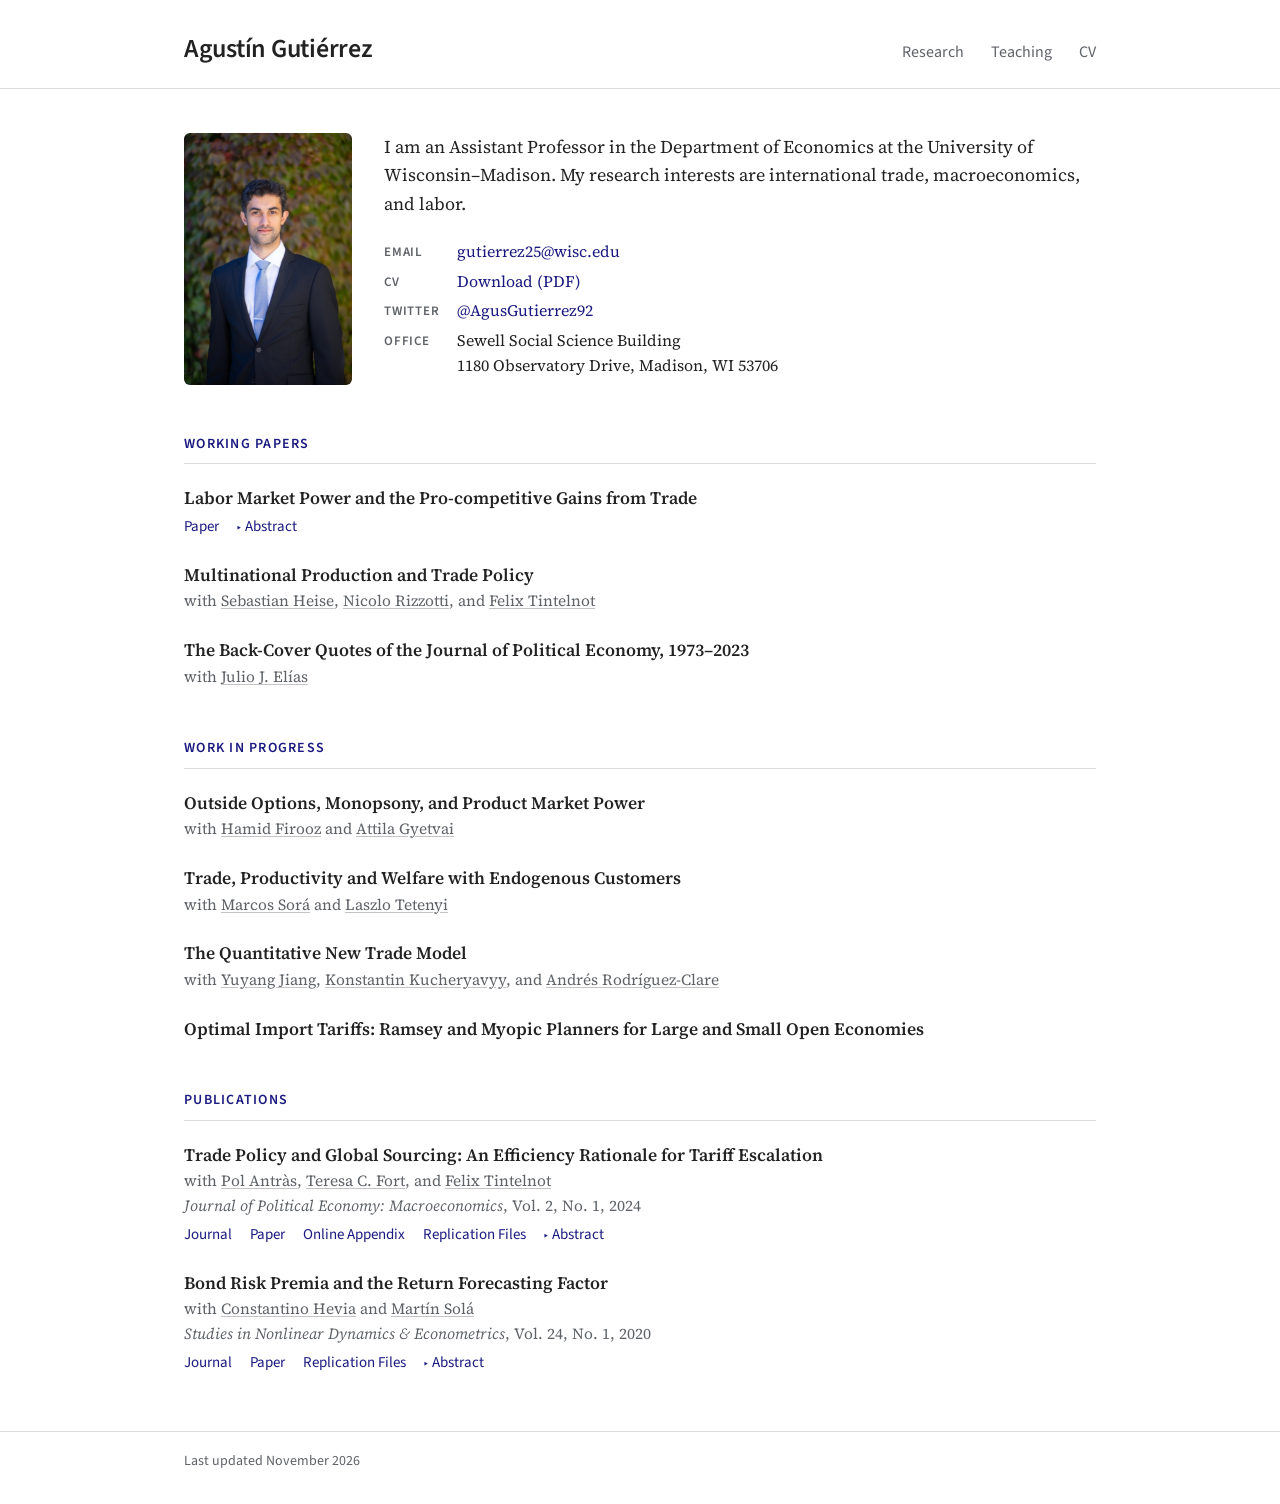
==== index.html @ 7db70cf1 "Add coauthor links for new papers Elías, Gyetvai, Sorá, Tetenyi, Jiang, Kucheryavyy, Rodríguez-Clare" ====
<!DOCTYPE html>
<html lang="en">
<head>
  <meta charset="utf-8">
  <meta name="viewport" content="width=device-width, initial-scale=1">
  <title>Agustín Gutiérrez</title>
  <meta name="description" content="Agustín Gutiérrez, Assistant Professor of Economics at the University of Wisconsin–Madison. Research in international trade, macroeconomics, and labor.">
  <link rel="preconnect" href="https://fonts.googleapis.com">
  <link rel="preconnect" href="https://fonts.gstatic.com" crossorigin>
  <link href="https://fonts.googleapis.com/css2?family=Source+Sans+3:wght@400;600&family=Source+Serif+4:ital,opsz,wght@0,8..60,400;0,8..60,600;1,8..60,400&display=swap" rel="stylesheet">
  <link rel="stylesheet" href="style.css?v=5">
  <noscript><style>.abstract[hidden] { display: block; }</style></noscript>
</head>
<body>

<header class="site-header">
  <div class="wrap header-inner">
    <a class="site-name" href="./">Agustín Gutiérrez</a>
    <nav class="site-nav" aria-label="Main">
      <a href="#research">Research</a>
      <a href="teaching.html">Teaching</a>
      <a href="files/CV_Gutierrez.pdf">CV</a>
    </nav>
  </div>
</header>

<main class="wrap">

  <!-- About ================================================================ -->
  <section class="about" aria-label="About">
    <img class="photo" src="images/photo.jpg" alt="Agustín Gutiérrez" width="466" height="700">
    <div class="about-text">
      <p class="intro">I am an Assistant Professor in the Department of Economics at the University of Wisconsin–Madison. My research interests are international trade, macroeconomics, and labor.</p>
      <dl class="contact">
        <dt>Email</dt>
        <dd><a href="mailto:gutierrez25@wisc.edu">gutierrez25@wisc.edu</a></dd>
        <dt>CV</dt>
        <dd><a href="files/CV_Gutierrez.pdf">Download (PDF)</a></dd>
        <dt>Twitter</dt>
        <dd><a href="https://x.com/AgusGutierrez92">@AgusGutierrez92</a></dd>
        <dt>Office</dt>
        <dd>Sewell Social Science Building<br>1180 Observatory Drive, Madison, WI 53706</dd>
      </dl>
    </div>
  </section>

  <!-- Working papers ======================================================= -->
  <section id="research">
    <h2>Working Papers</h2>

    <article class="paper">
      <h3>Labor Market Power and the Pro-competitive Gains from Trade</h3>
      <div class="paper-links">
        <a href="https://www.dropbox.com/s/h139p59kfewxo4l/Gutierrez_04_19_23.pdf?dl=0">Paper</a>
        <details><summary>Abstract</summary></details>
      </div>
      <p class="abstract" hidden>We build a general equilibrium model of trade with market power in product and labor markets, strategic complementarities in price- and wage-setting, and a rich structure of product and labor markets to study the pro-competitive gains from trade. We combine our model with confidential firm-level data from Australia to quantify the welfare and efficiency gains of higher exposure to international trade. We find that closing the economy to trade has significant and negative effects on welfare and aggregate labor productivity. Firms' market power accounts for the vast majority of the effect: In a perfectly competitive economy, where there is no firm market power, welfare losses are 60 percent of the total effect. More important, contrary to common belief, we find that labor and product market power interacts with each other amplifying rather than dampening the welfare losses. This amplification effect is economically significant and accounts for 42 percent of the total welfare losses. Our results highlight the importance of market structure, firm competition, and strategic complementarities for the quantification of the gains from trade liberalizations.</p>
    </article>

    <article class="paper">
      <h3>Multinational Production and Trade Policy</h3>
      <p class="meta">with <a href="https://www.sebastianheise.com">Sebastian Heise</a>, <a href="https://www.compasslexecon.com/professionals/nicolo-rizzotti">Nicolo Rizzotti</a>, and <a href="http://felix-tintelnot.wikidot.com">Felix Tintelnot</a></p>
    </article>

    <article class="paper">
      <h3>The Back-Cover Quotes of the Journal of Political Economy, 1973–2023</h3>
      <p class="meta">with <a href="https://sites.google.com/view/juliojelias">Julio J. Elías</a></p>
    </article>
  </section>

  <!-- Work in progress ===================================================== -->
  <section>
    <h2>Work in Progress</h2>

    <article class="paper">
      <h3>Outside Options, Monopsony, and Product Market Power</h3>
      <p class="meta">with <a href="https://sites.google.com/view/hamidfirooz/home">Hamid Firooz</a> and <a href="https://attilagyetvai.com">Attila Gyetvai</a></p>
    </article>

    <article class="paper">
      <h3>Trade, Productivity and Welfare with Endogenous Customers</h3>
      <p class="meta">with <a href="https://www.marcossora.com">Marcos Sorá</a> and <a href="https://laszlotetenyi.com">Laszlo Tetenyi</a></p>
    </article>

    <article class="paper">
      <h3>The Quantitative New Trade Model</h3>
      <p class="meta">with <a href="https://yuyang-j.github.io">Yuyang Jiang</a>, <a href="https://sites.google.com/site/kskucheryavyy/">Konstantin Kucheryavyy</a>, and <a href="https://andres.econ.berkeley.edu">Andrés Rodríguez-Clare</a></p>
    </article>

    <article class="paper">
      <h3>Optimal Import Tariffs: Ramsey and Myopic Planners for Large and Small Open Economies</h3>
    </article>
  </section>

  <!-- Publications ========================================================= -->
  <section>
    <h2>Publications</h2>

    <article class="paper">
      <h3>Trade Policy and Global Sourcing: An Efficiency Rationale for Tariff Escalation</h3>
      <p class="meta">with <a href="https://scholar.harvard.edu/antras/home">Pol Antràs</a>, <a href="https://faculty.tuck.dartmouth.edu/teresa-fort/">Teresa C. Fort</a>, and <a href="http://felix-tintelnot.wikidot.com">Felix Tintelnot</a></p>
      <p class="meta"><em>Journal of Political Economy: Macroeconomics</em>, Vol. 2, No. 1, 2024</p>
      <div class="paper-links">
        <a href="https://doi.org/10.1086/728993">Journal</a>
        <a href="https://www.dropbox.com/scl/fi/i1lxfxv37ar2u26o5k0wb/AFGT_11_28_2023_Main.pdf?rlkey=j6yt7adzah2cmz9rezyuljqzc&amp;dl=0">Paper</a>
        <a href="https://www.dropbox.com/scl/fi/qfghnk6t92m34c9ju62rv/AFGT_11_28_2023_Appendix.pdf?rlkey=jlhttckplalxcxtipv8p374c4&amp;dl=0">Online Appendix</a>
        <a href="https://doi.org/10.7910/DVN/10RLRZ">Replication Files</a>
        <details><summary>Abstract</summary></details>
      </div>
      <p class="abstract" hidden>Import tariffs tend to be higher on final goods than inputs, a phenomenon referred to as tariff escalation. Despite its salience, existing research does not predict that tariff escalation increases welfare. We show that tariff escalation is usually welfare-improving when final-good production occurs under increasing returns to scale. In our vertical model, countries export inputs directly or by embodying them in final goods. The latter raises welfare if final-good efficiency is increasing in sector size, and a disproportionately high final-good tariff exploits this benefit. When tariffs are the only available instruments, this effect dominates input-tariff motives for most parameter values.</p>
    </article>

    <article class="paper">
      <h3>Bond Risk Premia and the Return Forecasting Factor</h3>
      <p class="meta">with <a href="https://sites.google.com/site/constantinohevia/">Constantino Hevia</a> and <a href="https://sites.google.com/site/drsolamartin/home">Martín Solá</a></p>
      <p class="meta"><em>Studies in Nonlinear Dynamics &amp; Econometrics</em>, Vol. 24, No. 1, 2020</p>
      <div class="paper-links">
        <a href="https://www.degruyterbrill.com/document/doi/10.1515/snde-2018-0009/html">Journal</a>
        <a href="files/BondRiskPremia_GHS_2018.pdf">Paper</a>
        <a href="https://www.degruyterbrill.com/document/doi/10.1515/snde-2018-0009/downloadAsset/suppl/j_snde-2018-0009_suppl.zip">Replication Files</a>
        <details><summary>Abstract</summary></details>
      </div>
      <p class="abstract" hidden>The return forecasting factor is a linear combination of forward rates that seems to predict 1-year excess bond returns of bond of all maturities better than traditional measures obtained from the yield curve. If this single factor actually captures all the relevant fluctuations in bond risk premia, then it should also summarize all the economically relevant variations in excess returns considering different holding periods. We find that it does not. We conclude that including the return forecasting factor as the main driver of risk premia in a term structure model, as has been suggested, is not supported by the data.</p>
    </article>
  </section>

</main>

<footer class="site-footer">
  <div class="wrap">Last updated November 2026</div>
</footer>

<script>
  // Show a paper's abstract while its "Abstract" toggle is open.
  document.querySelectorAll('.paper-links details').forEach(function (toggle) {
    var abstract = toggle.closest('.paper').querySelector('.abstract');
    toggle.addEventListener('toggle', function () { abstract.hidden = !toggle.open; });
  });
</script>

</body>
</html>
---- style.css ----
/* Agustín Gutiérrez — personal website.
   Source Serif for text, Source Sans for the name, headings and links.
   One accent color: the dark blue used in Agustin's papers ("ChadBlue"). */

:root {
  --text: #222222;
  --muted: #5f6368;
  --accent: #1a1a80;      /* ChadBlue, rgb(.1,.1,.5) */
  --rule: #dcdcdc;
  --bg: #ffffff;
  --width: 960px;
  --serif: "Source Serif 4", Georgia, "Times New Roman", serif;
  --sans: "Source Sans 3", "Helvetica Neue", Arial, sans-serif;
}

* { box-sizing: border-box; }
html { -webkit-text-size-adjust: 100%; }

body {
  margin: 0;
  background: var(--bg);
  color: var(--text);
  font-family: var(--serif);
  font-size: 17px;
  line-height: 1.6;
}

.wrap {
  max-width: var(--width);
  margin: 0 auto;
  padding: 0 24px;
}

a { color: var(--accent); text-decoration: none; }
a:hover { text-decoration: underline; text-underline-offset: 2px; }
a:focus-visible, summary:focus-visible {
  outline: 2px solid var(--accent);
  outline-offset: 2px;
  border-radius: 2px;
}

/* ---------- Header ---------- */
.site-header { border-bottom: 1px solid var(--rule); }
.header-inner {
  display: flex;
  align-items: baseline;
  justify-content: space-between;
  flex-wrap: wrap;
  gap: 6px 24px;
  padding-top: 28px;
  padding-bottom: 18px;
}
.site-name {
  font-family: var(--sans);
  font-size: 26px;
  font-weight: 600;
  letter-spacing: -0.01em;
  color: var(--text);
}
.site-name:hover { text-decoration: none; }
.site-nav { font-family: var(--sans); font-size: 16px; }
.site-nav a { color: var(--muted); margin-left: 24px; }
.site-nav a:first-child { margin-left: 0; }
.site-nav a:hover { color: var(--accent); text-decoration: none; }
.site-nav a[aria-current="page"] { color: var(--accent); font-weight: 600; }

/* ---------- Layout ---------- */
main.wrap { padding-top: 44px; padding-bottom: 56px; }
section + section { margin-top: 48px; }

h2 {
  font-family: var(--sans);
  font-size: 14px;
  font-weight: 600;
  letter-spacing: 0.09em;
  text-transform: uppercase;
  color: var(--accent);
  margin: 0 0 22px;
  padding-bottom: 8px;
  border-bottom: 1px solid var(--rule);
}

/* ---------- About ---------- */
.about {
  display: flex;
  gap: 32px;
  align-items: flex-start;
}
.photo {
  width: 168px;
  height: auto;
  flex-shrink: 0;
  border-radius: 6px;
}
.intro { margin: 0 0 20px; font-size: 18px; }
.contact {
  display: grid;
  grid-template-columns: max-content 1fr;
  gap: 4px 18px;
  margin: 0;
  font-size: 16px;
}
.contact dt {
  font-family: var(--sans);
  font-size: 13px;
  font-weight: 600;
  letter-spacing: 0.06em;
  text-transform: uppercase;
  color: var(--muted);
  padding-top: 3px;
}
.contact dd { margin: 0; }

/* ---------- Papers ---------- */
.paper { margin: 0 0 24px; }
.paper:last-child { margin-bottom: 0; }
.paper h3 {
  font-family: var(--serif);
  font-size: 17.5px;
  font-weight: 600;
  line-height: 1.4;
  margin: 0 0 2px;
}
.meta {
  margin: 0;
  font-size: 15.5px;
  color: var(--muted);
}
.meta a { color: var(--muted); text-decoration: underline; text-decoration-color: #c4c4c4; text-underline-offset: 2px; }
.meta a:hover { color: var(--accent); text-decoration-color: currentColor; }

/* Links under a paper, on one line; "Abstract" is a toggle in the same row. */
.paper-links {
  display: flex;
  flex-wrap: wrap;
  align-items: baseline;
  gap: 2px 18px;
  margin-top: 4px;
  font-family: var(--sans);
  font-size: 15px;
}
.paper-links details { display: inline-block; }
.paper-links summary {
  cursor: pointer;
  list-style: none;
  color: var(--accent);
}
.paper-links summary::-webkit-details-marker { display: none; }
.paper-links summary::before {
  content: "▸";
  display: inline-block;
  margin-right: 4px;
  font-size: 0.85em;
  transition: transform 0.15s ease;
}
.paper-links details[open] summary::before { transform: rotate(90deg); }
.paper-links summary:hover { text-decoration: underline; text-underline-offset: 2px; }

/* The abstract starts hidden (HTML "hidden" attribute); a short script in
   index.html shows it while the "Abstract" toggle is open. */
.abstract {
  max-width: 46em;          /* keep long abstracts at a readable line length */
  margin: 10px 0 0;
  padding-left: 14px;
  border-left: 2px solid var(--rule);
  font-size: 15.5px;
  line-height: 1.6;
  color: var(--muted);
}
.abstract[hidden] { display: none; }

/* ---------- Footer ---------- */
.site-footer {
  border-top: 1px solid var(--rule);
  color: var(--muted);
  font-family: var(--sans);
  font-size: 14px;
  padding: 18px 0 32px;
}

/* ---------- Phones ---------- */
@media (max-width: 600px) {
  body { font-size: 16px; }
  .wrap { padding: 0 16px; }
  .header-inner { padding-top: 20px; padding-bottom: 14px; }
  .site-name { font-size: 22px; }
  main.wrap { padding-top: 28px; }
  .about { flex-direction: column; gap: 20px; }
  .photo { width: 132px; }
  .intro { font-size: 17px; }
}
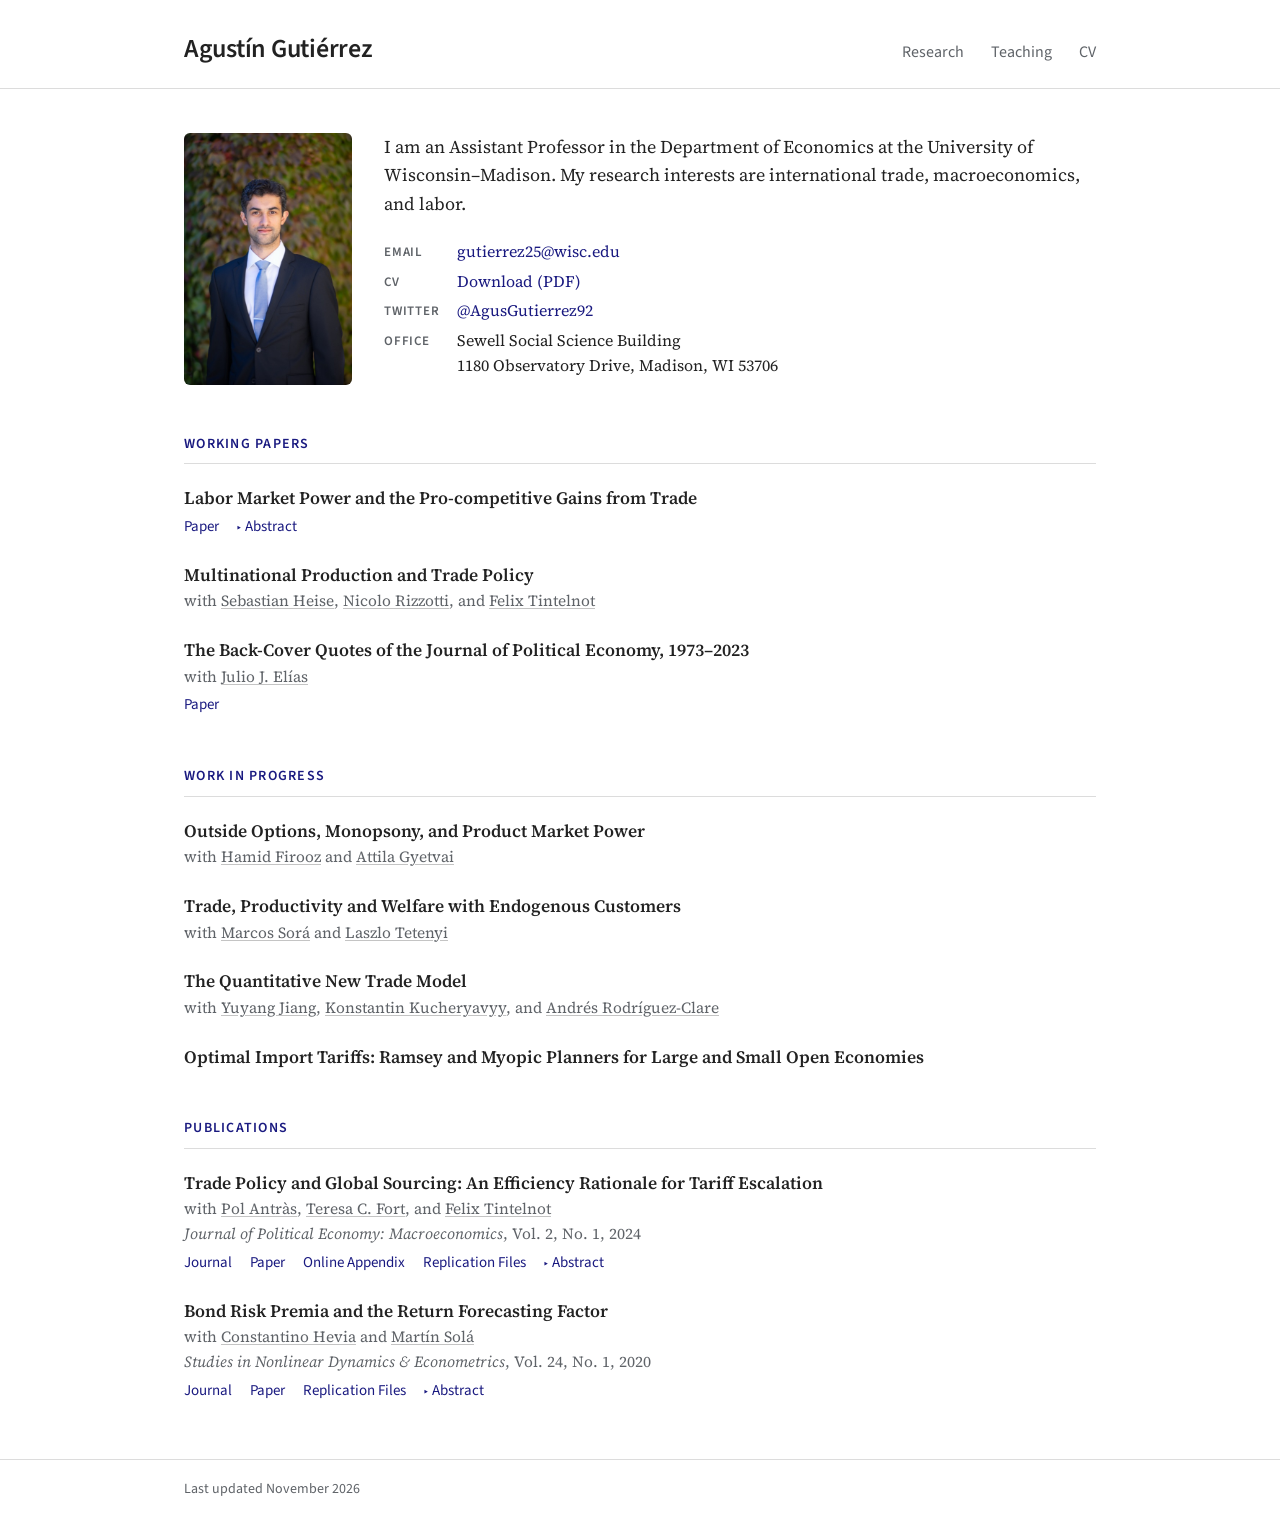
==== commit 504412d7: "Link the Back-Cover Quotes working paper Co-Authored-By: Claude Opus 5.5 <noreply@anthropic.com>" ====
--- a/index.html
+++ b/index.html
@@ -65,6 +65,9 @@
     <article class="paper">
       <h3>The Back-Cover Quotes of the Journal of Political Economy, 1973–2023</h3>
       <p class="meta">with <a href="https://sites.google.com/view/juliojelias">Julio J. Elías</a></p>
+      <div class="paper-links">
+        <a href="files/BackCoverQuotes_Elias_Gutierrez.pdf">Paper</a>
+      </div>
     </article>
   </section>
 
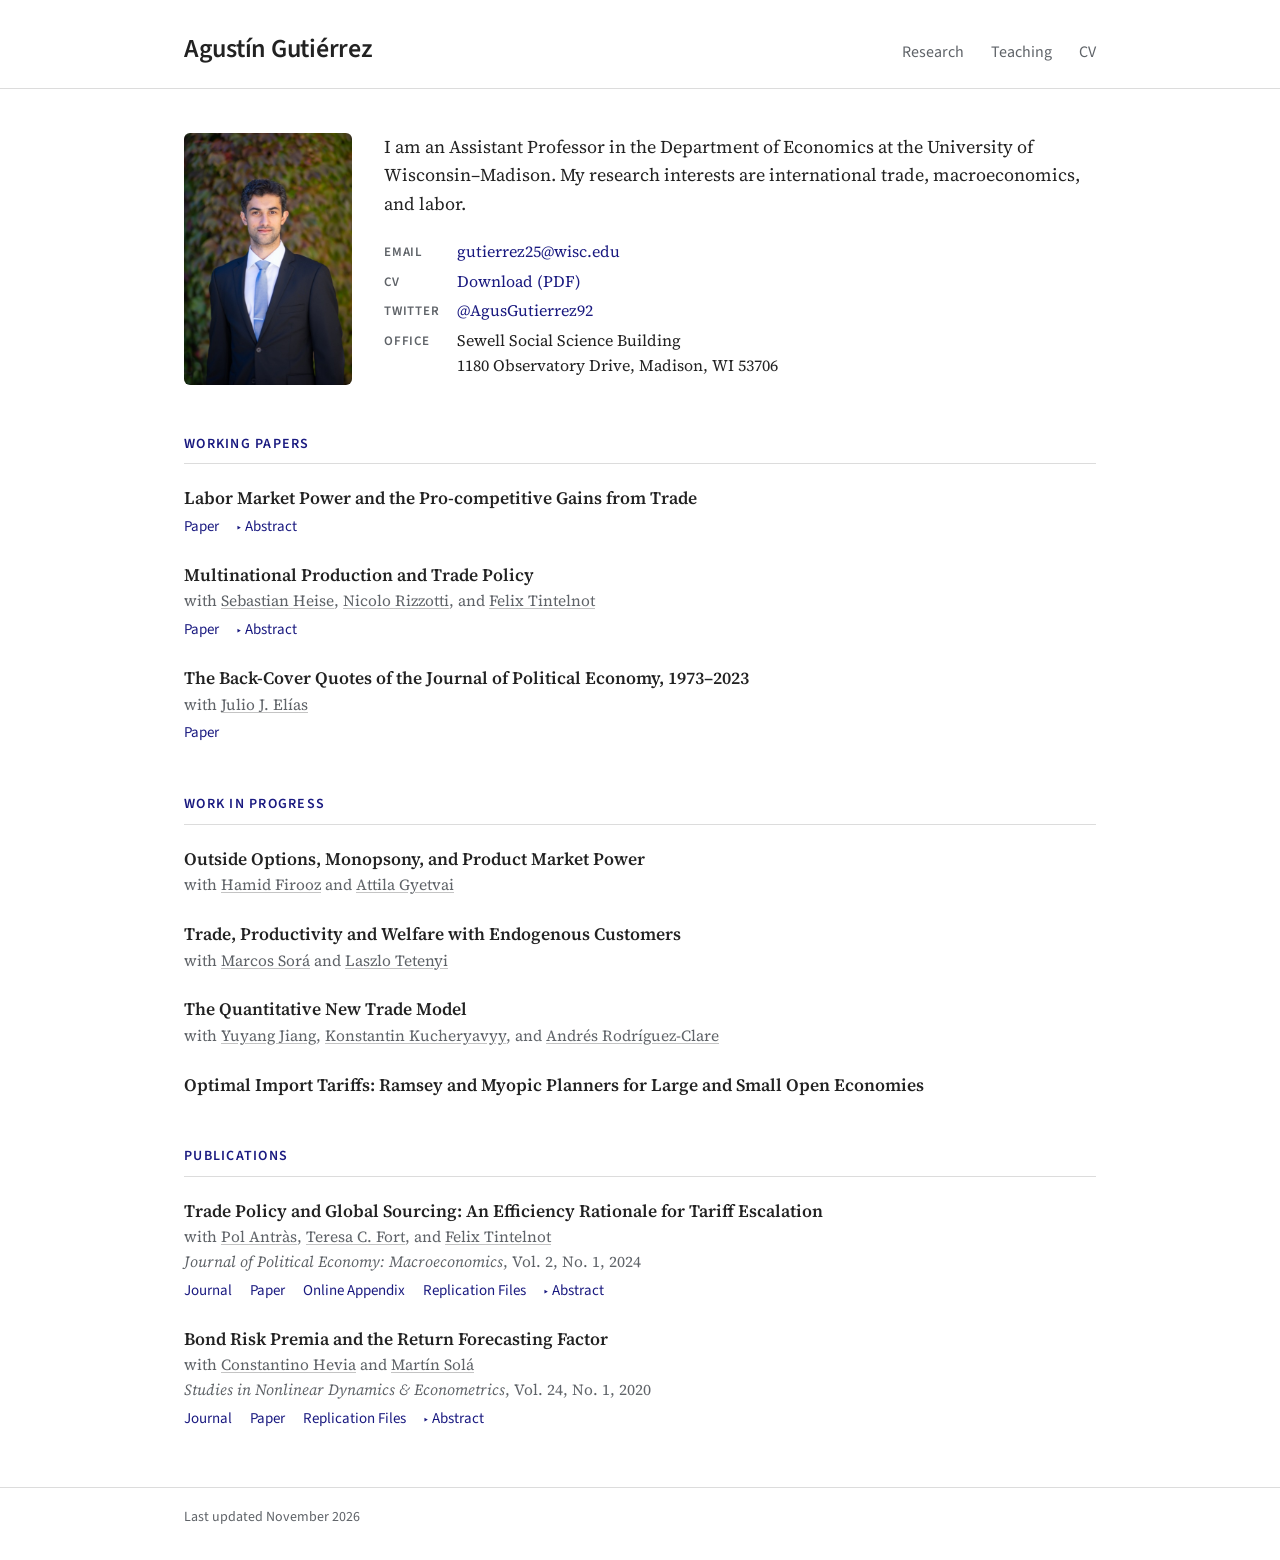
==== commit 0f4c34ca: "Post MNE paper; update Pro-Comp abstract and link Multinational Production and Trade Policy: Novembe" ====
--- a/index.html
+++ b/index.html
@@ -51,15 +51,20 @@
     <article class="paper">
       <h3>Labor Market Power and the Pro-competitive Gains from Trade</h3>
       <div class="paper-links">
-        <a href="https://www.dropbox.com/s/h139p59kfewxo4l/Gutierrez_04_19_23.pdf?dl=0">Paper</a>
+        <a href="files/ProCompetitiveGains_Gutierrez.pdf">Paper</a>
         <details><summary>Abstract</summary></details>
       </div>
-      <p class="abstract" hidden>We build a general equilibrium model of trade with market power in product and labor markets, strategic complementarities in price- and wage-setting, and a rich structure of product and labor markets to study the pro-competitive gains from trade. We combine our model with confidential firm-level data from Australia to quantify the welfare and efficiency gains of higher exposure to international trade. We find that closing the economy to trade has significant and negative effects on welfare and aggregate labor productivity. Firms' market power accounts for the vast majority of the effect: In a perfectly competitive economy, where there is no firm market power, welfare losses are 60 percent of the total effect. More important, contrary to common belief, we find that labor and product market power interacts with each other amplifying rather than dampening the welfare losses. This amplification effect is economically significant and accounts for 42 percent of the total welfare losses. Our results highlight the importance of market structure, firm competition, and strategic complementarities for the quantification of the gains from trade liberalizations.</p>
+      <p class="abstract" hidden>We build into a model of trade with market power in product markets and strategic complementarities in price-setting labor market power, strategic complementarities in wage-setting, and a rich structure of product and labor markets to study the pro-competitive gains from trade. We combine our model with confidential firm-level data from Australia to quantify the welfare and efficiency gains of higher exposure to international trade. We find that closing the economy to trade has significant and negative effects on welfare and aggregate labor productivity. In a perfectly competitive economy, where there is no firm market power, welfare losses are only 40% of the total effect which indicates that imperfect competition is the main driver behind these losses. Contrary to common belief, these losses are amplified by the presence of labor market power, which accounts for almost half of the total effect. We find that, at the aggregate level, the pro-competitive effect is well approximated by models of firm market power that leave aside strategic complementarities both in price- and wage-setting. However, these models hide how the losses materialize. Our results highlight the importance of market structure, firm competition, and strategic complementarities for the quantification of the gains from trade liberalizations.</p>
     </article>
 
     <article class="paper">
       <h3>Multinational Production and Trade Policy</h3>
       <p class="meta">with <a href="https://www.sebastianheise.com">Sebastian Heise</a>, <a href="https://www.compasslexecon.com/professionals/nicolo-rizzotti">Nicolo Rizzotti</a>, and <a href="http://felix-tintelnot.wikidot.com">Felix Tintelnot</a></p>
+      <div class="paper-links">
+        <a href="files/MNE_TradePolicy_GHRT.pdf">Paper</a>
+        <details><summary>Abstract</summary></details>
+      </div>
+      <p class="abstract" hidden>Multinational enterprises (MNEs) can respond to tariffs in ways that standard optimal-tariff theory ignores. Using confidential Census data on U.S. imports, we find that in response to the 2018–2019 tariffs, MNEs reduced their import volumes from affected countries more sharply than other firms, and lowered their related-party prices by more than their arm’s-length prices, suggesting transfer pricing. We develop a quantitative model with MNEs that set transfer prices on intra-firm shipments, and derive sufficient-statistic formulas for optimal tariffs. MNEs attenuate standard terms-of-trade effects through the endogenous relocation of production, generate profit-repatriation motives arising from profits earned abroad by domestic firms, break Lerner symmetry so that tariffs imperfectly substitute for missing export taxes, and erode the tariff base through transfer pricing. Taking all these channels into account, the optimal unilateral tariff for the U.S. is 8.7 percent, far below the 17.4 percent implied by the terms-of-trade motives alone.</p>
     </article>
 
     <article class="paper">
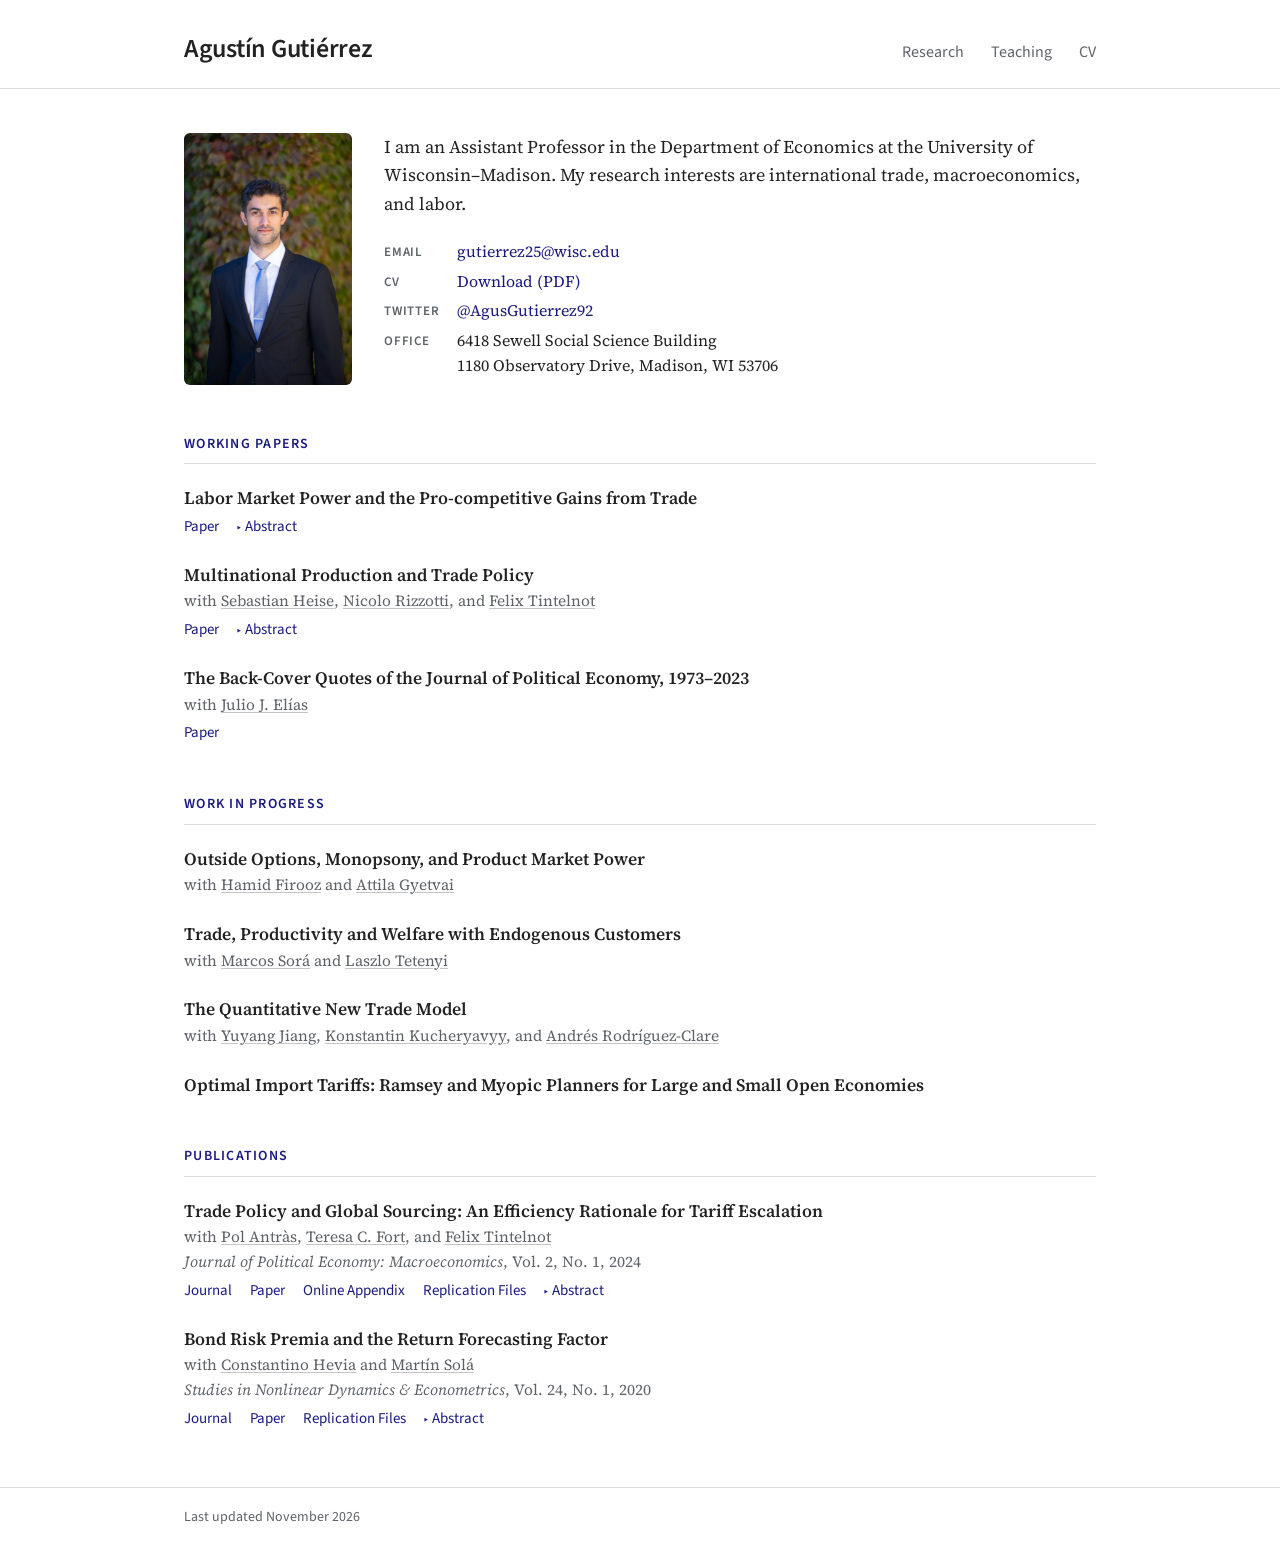
==== commit 46852bad: "Add office room number Co-Authored-By: Claude Opus 5.5 <noreply@anthropic.com>" ====
--- a/index.html
+++ b/index.html
@@ -39,7 +39,7 @@
         <dt>Twitter</dt>
         <dd><a href="https://x.com/AgusGutierrez92">@AgusGutierrez92</a></dd>
         <dt>Office</dt>
-        <dd>Sewell Social Science Building<br>1180 Observatory Drive, Madison, WI 53706</dd>
+        <dd>6418 Sewell Social Science Building<br>1180 Observatory Drive, Madison, WI 53706</dd>
       </dl>
     </div>
   </section>
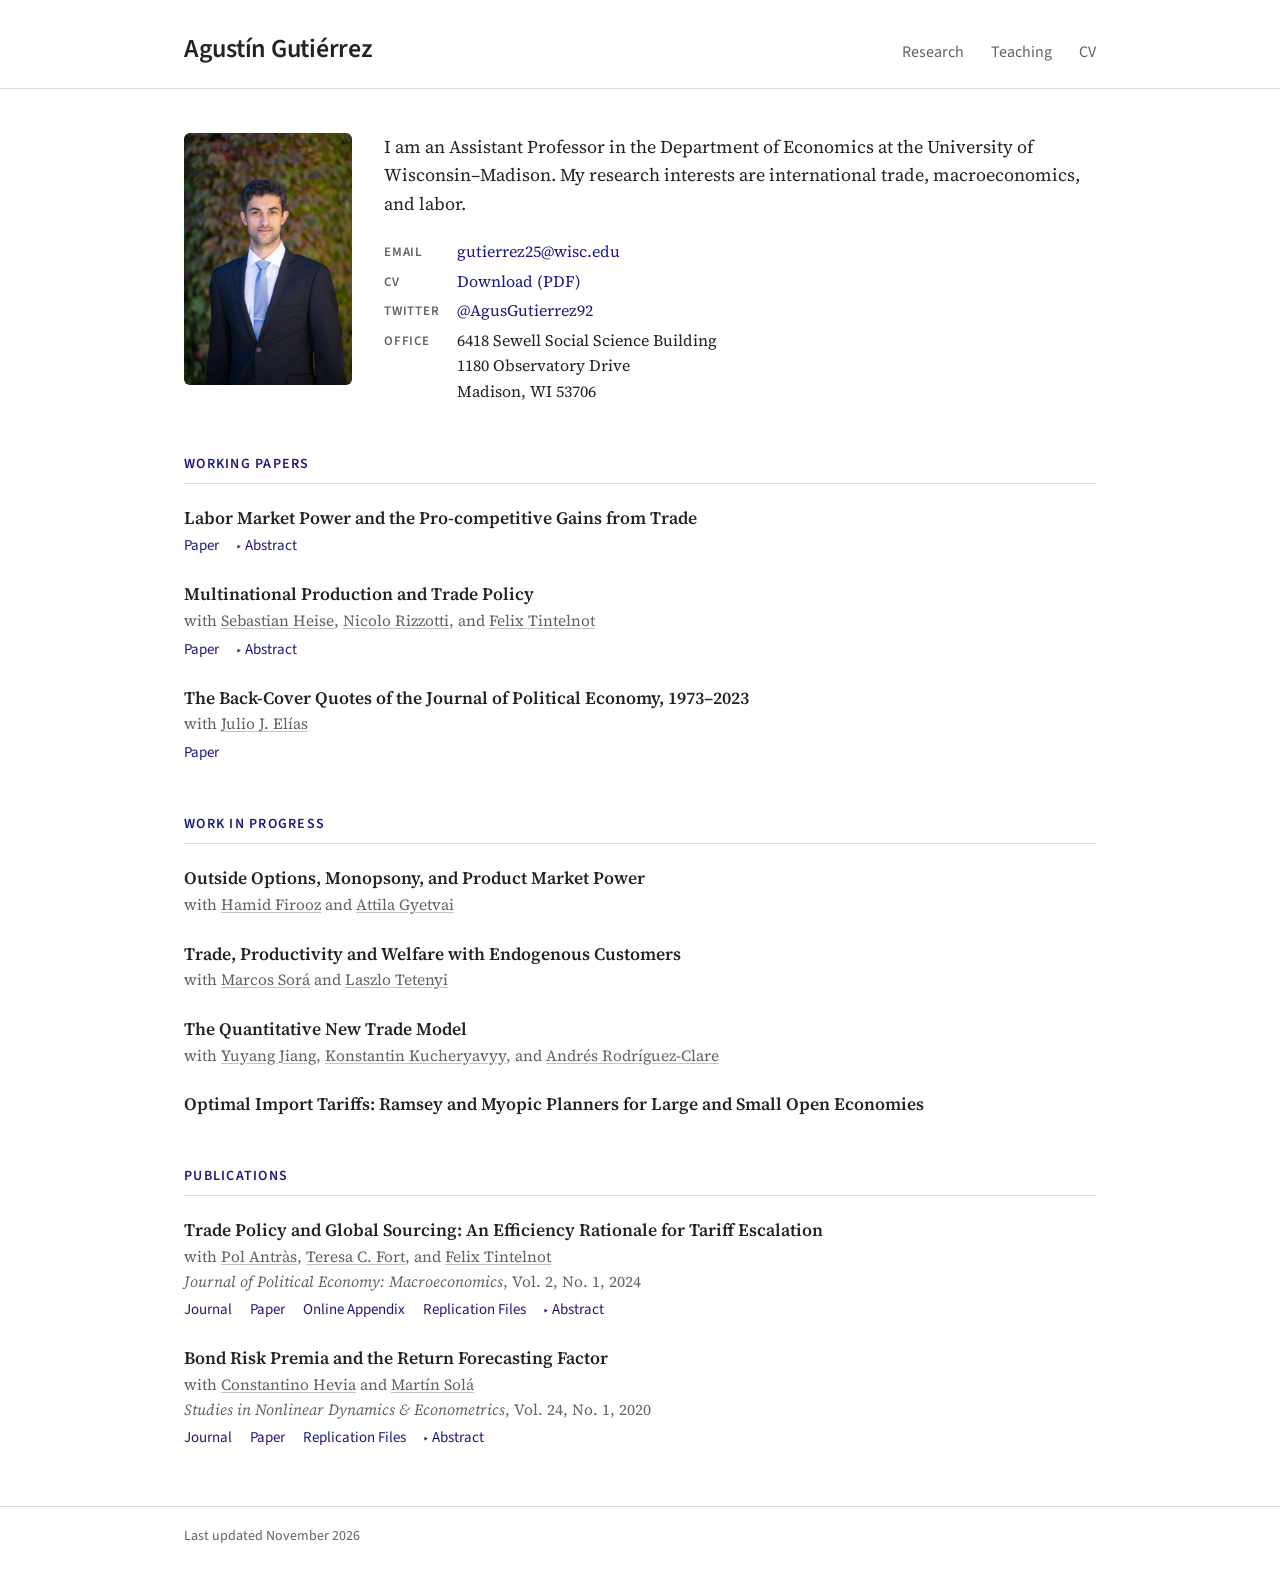
==== commit 4149f158: "Improve phone layout Small photo beside the intro, contact list below; office address on three lines" ====
--- a/index.html
+++ b/index.html
@@ -5,10 +5,24 @@
   <meta name="viewport" content="width=device-width, initial-scale=1">
   <title>Agustín Gutiérrez</title>
   <meta name="description" content="Agustín Gutiérrez, Assistant Professor of Economics at the University of Wisconsin–Madison. Research in international trade, macroeconomics, and labor.">
+  <link rel="icon" href="favicon-32.png" sizes="32x32" type="image/png">
+  <link rel="icon" href="favicon.svg" type="image/svg+xml">
+  <link rel="apple-touch-icon" href="apple-touch-icon.png">
+  <!-- Link preview (shown when the page is shared) -->
+  <meta property="og:type" content="website">
+  <meta property="og:site_name" content="Agustín Gutiérrez">
+  <meta property="og:title" content="Agustín Gutiérrez">
+  <meta property="og:description" content="Assistant Professor of Economics, University of Wisconsin–Madison. International trade, macroeconomics, and labor.">
+  <meta property="og:url" content="https://www.gutierrezagustin.com/">
+  <meta property="og:image" content="https://www.gutierrezagustin.com/images/preview.jpg">
+  <meta property="og:image:width" content="600">
+  <meta property="og:image:height" content="600">
+  <meta property="og:image:alt" content="Agustín Gutiérrez">
+  <meta name="twitter:card" content="summary">
   <link rel="preconnect" href="https://fonts.googleapis.com">
   <link rel="preconnect" href="https://fonts.gstatic.com" crossorigin>
   <link href="https://fonts.googleapis.com/css2?family=Source+Sans+3:wght@400;600&family=Source+Serif+4:ital,opsz,wght@0,8..60,400;0,8..60,600;1,8..60,400&display=swap" rel="stylesheet">
-  <link rel="stylesheet" href="style.css?v=5">
+  <link rel="stylesheet" href="style.css?v=6">
   <noscript><style>.abstract[hidden] { display: block; }</style></noscript>
 </head>
 <body>
@@ -39,7 +53,7 @@
         <dt>Twitter</dt>
         <dd><a href="https://x.com/AgusGutierrez92">@AgusGutierrez92</a></dd>
         <dt>Office</dt>
-        <dd>6418 Sewell Social Science Building<br>1180 Observatory Drive, Madison, WI 53706</dd>
+        <dd>6418 Sewell Social Science Building<br>1180 Observatory Drive<br>Madison, WI 53706</dd>
       </dl>
     </div>
   </section>
@@ -107,7 +121,7 @@
     <article class="paper">
       <h3>Trade Policy and Global Sourcing: An Efficiency Rationale for Tariff Escalation</h3>
       <p class="meta">with <a href="https://scholar.harvard.edu/antras/home">Pol Antràs</a>, <a href="https://faculty.tuck.dartmouth.edu/teresa-fort/">Teresa C. Fort</a>, and <a href="http://felix-tintelnot.wikidot.com">Felix Tintelnot</a></p>
-      <p class="meta"><em>Journal of Political Economy: Macroeconomics</em>, Vol. 2, No. 1, 2024</p>
+      <p class="meta"><em>Journal of Political Economy: Macroeconomics</em>, Vol.&nbsp;2, No.&nbsp;1, 2024</p>
       <div class="paper-links">
         <a href="https://doi.org/10.1086/728993">Journal</a>
         <a href="https://www.dropbox.com/scl/fi/i1lxfxv37ar2u26o5k0wb/AFGT_11_28_2023_Main.pdf?rlkey=j6yt7adzah2cmz9rezyuljqzc&amp;dl=0">Paper</a>
@@ -121,7 +135,7 @@
     <article class="paper">
       <h3>Bond Risk Premia and the Return Forecasting Factor</h3>
       <p class="meta">with <a href="https://sites.google.com/site/constantinohevia/">Constantino Hevia</a> and <a href="https://sites.google.com/site/drsolamartin/home">Martín Solá</a></p>
-      <p class="meta"><em>Studies in Nonlinear Dynamics &amp; Econometrics</em>, Vol. 24, No. 1, 2020</p>
+      <p class="meta"><em>Studies in Nonlinear Dynamics &amp; Econometrics</em>, Vol.&nbsp;24, No.&nbsp;1, 2020</p>
       <div class="paper-links">
         <a href="https://www.degruyterbrill.com/document/doi/10.1515/snde-2018-0009/html">Journal</a>
         <a href="files/BondRiskPremia_GHS_2018.pdf">Paper</a>
--- a/style.css
+++ b/style.css
@@ -126,7 +126,7 @@
   font-size: 15.5px;
   color: var(--muted);
 }
-.meta a { color: var(--muted); text-decoration: underline; text-decoration-color: #c4c4c4; text-underline-offset: 2px; }
+.meta a { white-space: nowrap; color: var(--muted); text-decoration: underline; text-decoration-color: #c4c4c4; text-underline-offset: 2px; }
 .meta a:hover { color: var(--accent); text-decoration-color: currentColor; }
 
 /* Links under a paper, on one line; "Abstract" is a toggle in the same row. */
@@ -181,11 +181,29 @@
 /* ---------- Phones ---------- */
 @media (max-width: 600px) {
   body { font-size: 16px; }
-  .wrap { padding: 0 16px; }
-  .header-inner { padding-top: 20px; padding-bottom: 14px; }
+  .wrap { padding: 0 18px; }
+  .header-inner { padding-top: 20px; padding-bottom: 12px; }
   .site-name { font-size: 22px; }
-  main.wrap { padding-top: 28px; }
-  .about { flex-direction: column; gap: 20px; }
-  .photo { width: 132px; }
-  .intro { font-size: 17px; }
-}
+  .site-nav a { display: inline-block; padding: 6px 0; margin-left: 20px; }
+  main.wrap { padding-top: 26px; }
+  section + section { margin-top: 40px; }
+
+  /* Small photo beside the intro; contact list underneath, full width. */
+  .about {
+    display: grid;
+    grid-template-columns: 92px 1fr;
+    gap: 18px 16px;
+    align-items: start;
+  }
+  .about-text { display: contents; }
+  .photo { width: 92px; border-radius: 5px; }
+  .intro { margin: 0; font-size: 16px; line-height: 1.55; }
+  .contact { grid-column: 1 / -1; font-size: 15.5px; gap: 6px 16px; }
+
+  /* Paper titles and links: comfortable to read and to tap. */
+  .paper { margin-bottom: 26px; }
+  .paper h3 { font-size: 17px; }
+  .paper-links { gap: 0 18px; margin-top: 2px; }
+  .paper-links a, .paper-links summary { display: inline-block; padding: 6px 0; }
+  .abstract { font-size: 15px; padding-left: 12px; }
+}
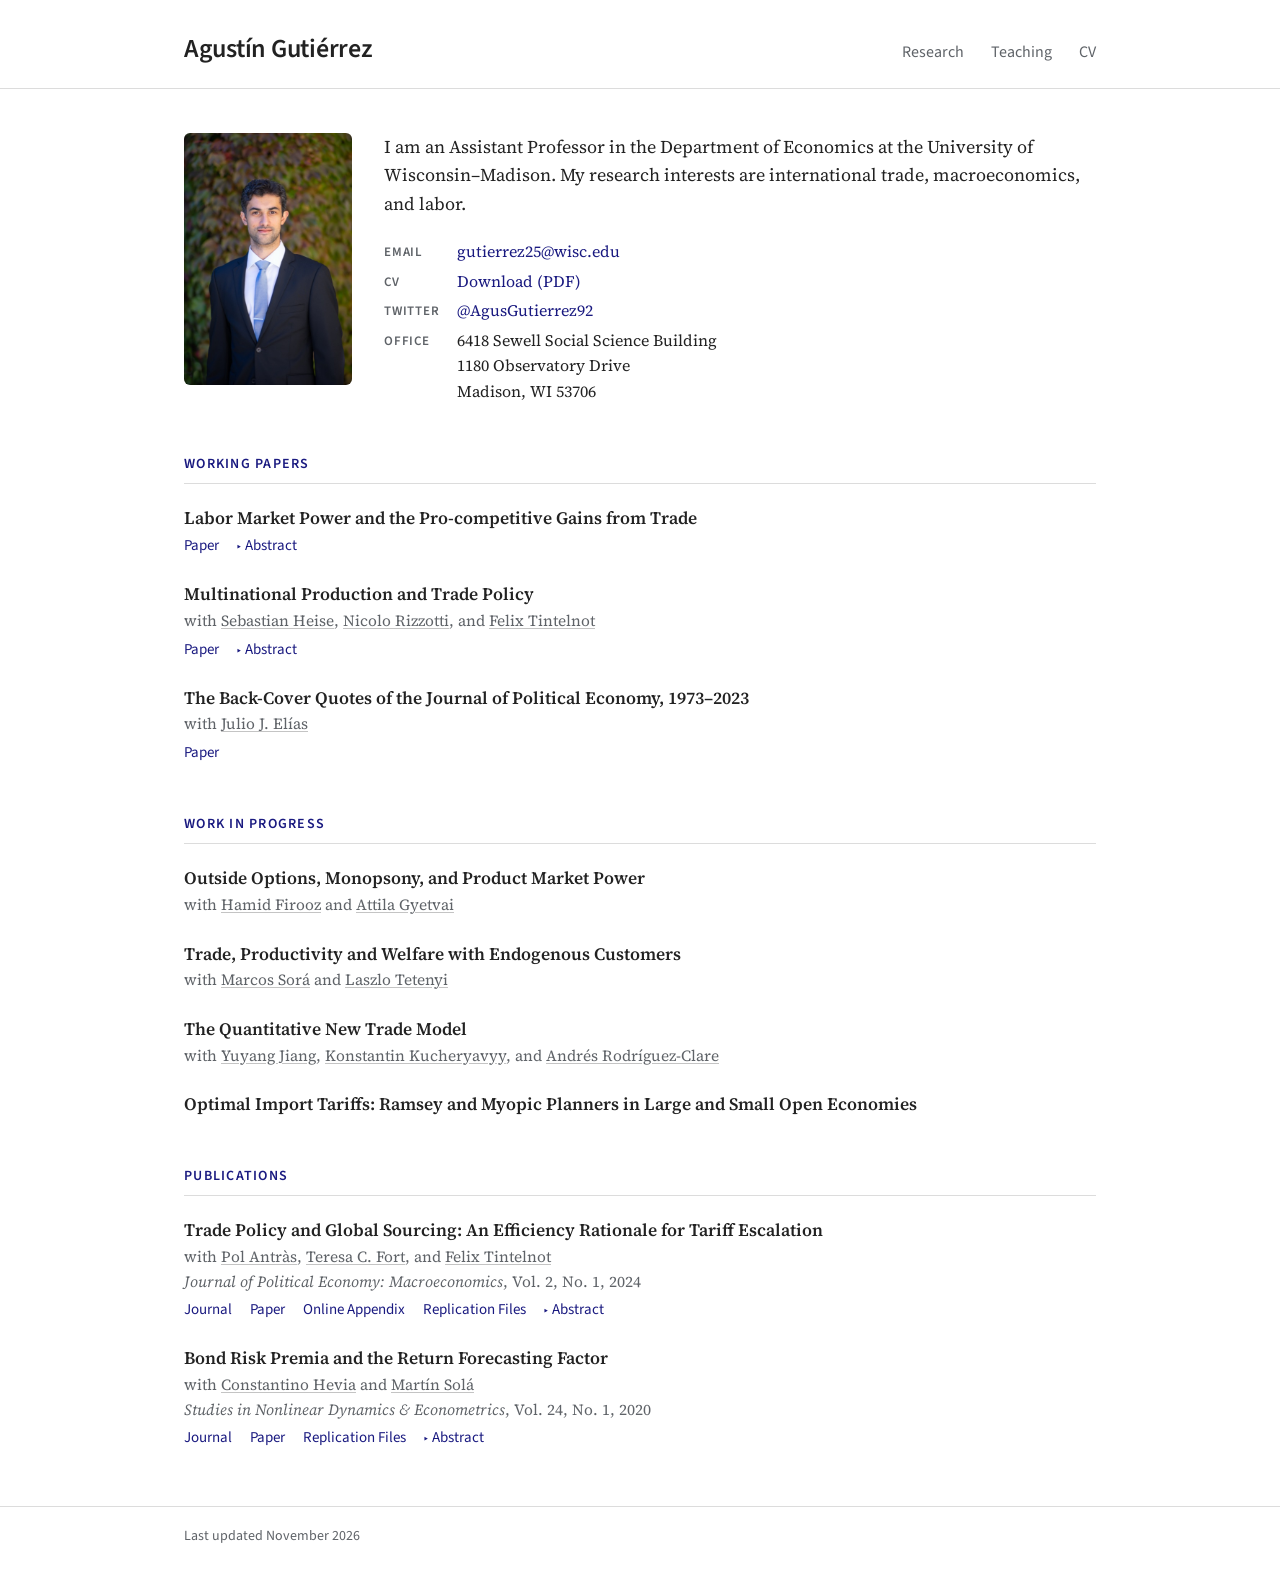
==== commit 3984feb8: "Optimal Import Tariffs title: 'for' -> 'in' Large and Small Open Economies (site and CV) Co-Authored" ====
--- a/index.html
+++ b/index.html
@@ -110,7 +110,7 @@
     </article>
 
     <article class="paper">
-      <h3>Optimal Import Tariffs: Ramsey and Myopic Planners for Large and Small Open Economies</h3>
+      <h3>Optimal Import Tariffs: Ramsey and Myopic Planners in Large and Small Open Economies</h3>
     </article>
   </section>
 
